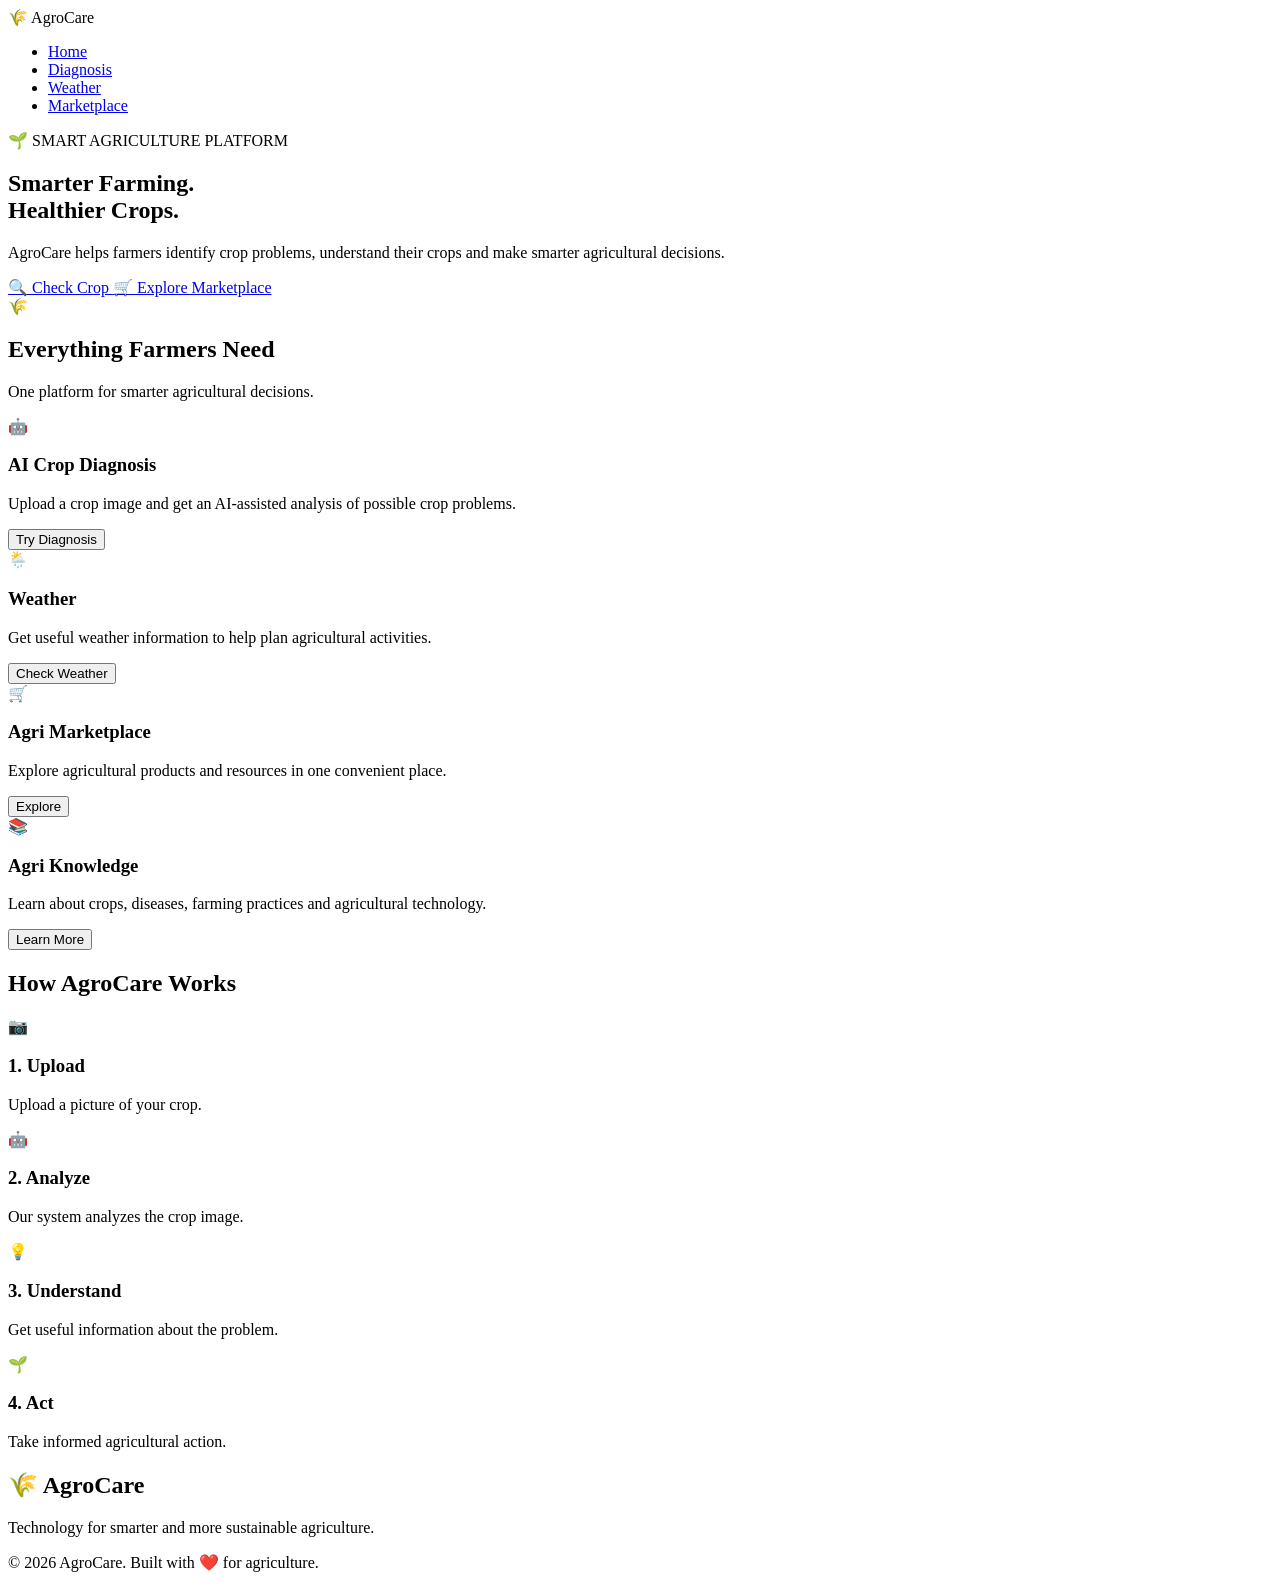
==== index.html @ 7c81de1b "Create index.html" ====
<!DOCTYPE html>
<html lang="en">
<head>
    <meta charset="UTF-8">
    <meta name="viewport" content="width=device-width, initial-scale=1.0">

    <title>AgroCare | Smart Agriculture</title>

    <link rel="stylesheet" href="style.css">
</head>

<body>

    <!-- Navigation -->
    <header>
        <nav class="navbar">
            <div class="logo">🌾 AgroCare</div>

            <ul class="nav-links">
                <li><a href="#home">Home</a></li>
                <li><a href="#diagnosis">Diagnosis</a></li>
                <li><a href="#weather">Weather</a></li>
                <li><a href="#marketplace">Marketplace</a></li>
            </ul>
        </nav>
    </header>


    <!-- Hero Section -->
    <main>

        <section id="home" class="hero">

            <div class="hero-content">

                <p class="tagline">🌱 SMART AGRICULTURE PLATFORM</p>

                <h1>
                    Smarter Farming.<br>
                    <span>Healthier Crops.</span>
                </h1>

                <p class="hero-text">
                    AgroCare helps farmers identify crop problems,
                    understand their crops and make smarter agricultural decisions.
                </p>

                <div class="hero-buttons">
                    <a href="#diagnosis" class="btn primary">
                        🔍 Check Crop
                    </a>

                    <a href="#marketplace" class="btn secondary">
                        🛒 Explore Marketplace
                    </a>
                </div>

            </div>

            <div class="hero-image">
                🌾
            </div>

        </section>


        <!-- Features -->
        <section class="features">

            <h2>Everything Farmers Need</h2>

            <p class="section-text">
                One platform for smarter agricultural decisions.
            </p>

            <div class="feature-grid">

                <div class="feature-card" id="diagnosis">
                    <div class="icon">🤖</div>
                    <h3>AI Crop Diagnosis</h3>
                    <p>
                        Upload a crop image and get an AI-assisted
                        analysis of possible crop problems.
                    </p>
                    <button onclick="showMessage('AI Crop Diagnosis')">
                        Try Diagnosis
                    </button>
                </div>


                <div class="feature-card" id="weather">
                    <div class="icon">🌦️</div>
                    <h3>Weather</h3>
                    <p>
                        Get useful weather information to help
                        plan agricultural activities.
                    </p>
                    <button onclick="showMessage('Weather')">
                        Check Weather
                    </button>
                </div>


                <div class="feature-card" id="marketplace">
                    <div class="icon">🛒</div>
                    <h3>Agri Marketplace</h3>
                    <p>
                        Explore agricultural products and resources
                        in one convenient place.
                    </p>
                    <button onclick="showMessage('Agri Marketplace')">
                        Explore
                    </button>
                </div>


                <div class="feature-card">
                    <div class="icon">📚</div>
                    <h3>Agri Knowledge</h3>
                    <p>
                        Learn about crops, diseases, farming practices
                        and agricultural technology.
                    </p>
                    <button onclick="showMessage('Agri Knowledge')">
                        Learn More
                    </button>
                </div>

            </div>

        </section>


        <!-- How It Works -->
        <section class="how-it-works">

            <h2>How AgroCare Works</h2>

            <div class="steps">

                <div class="step">
                    <div>📷</div>
                    <h3>1. Upload</h3>
                    <p>Upload a picture of your crop.</p>
                </div>

                <div class="step">
                    <div>🤖</div>
                    <h3>2. Analyze</h3>
                    <p>Our system analyzes the crop image.</p>
                </div>

                <div class="step">
                    <div>💡</div>
                    <h3>3. Understand</h3>
                    <p>Get useful information about the problem.</p>
                </div>

                <div class="step">
                    <div>🌱</div>
                    <h3>4. Act</h3>
                    <p>Take informed agricultural action.</p>
                </div>

            </div>

        </section>

    </main>


    <!-- Footer -->
    <footer>

        <h2>🌾 AgroCare</h2>

        <p>
            Technology for smarter and more sustainable agriculture.
        </p>

        <p class="copyright">
            ©️ 2026 AgroCare. Built with ❤️ for agriculture.
        </p>

    </footer>


    <script src="script.js"></script>

</body>
</html>
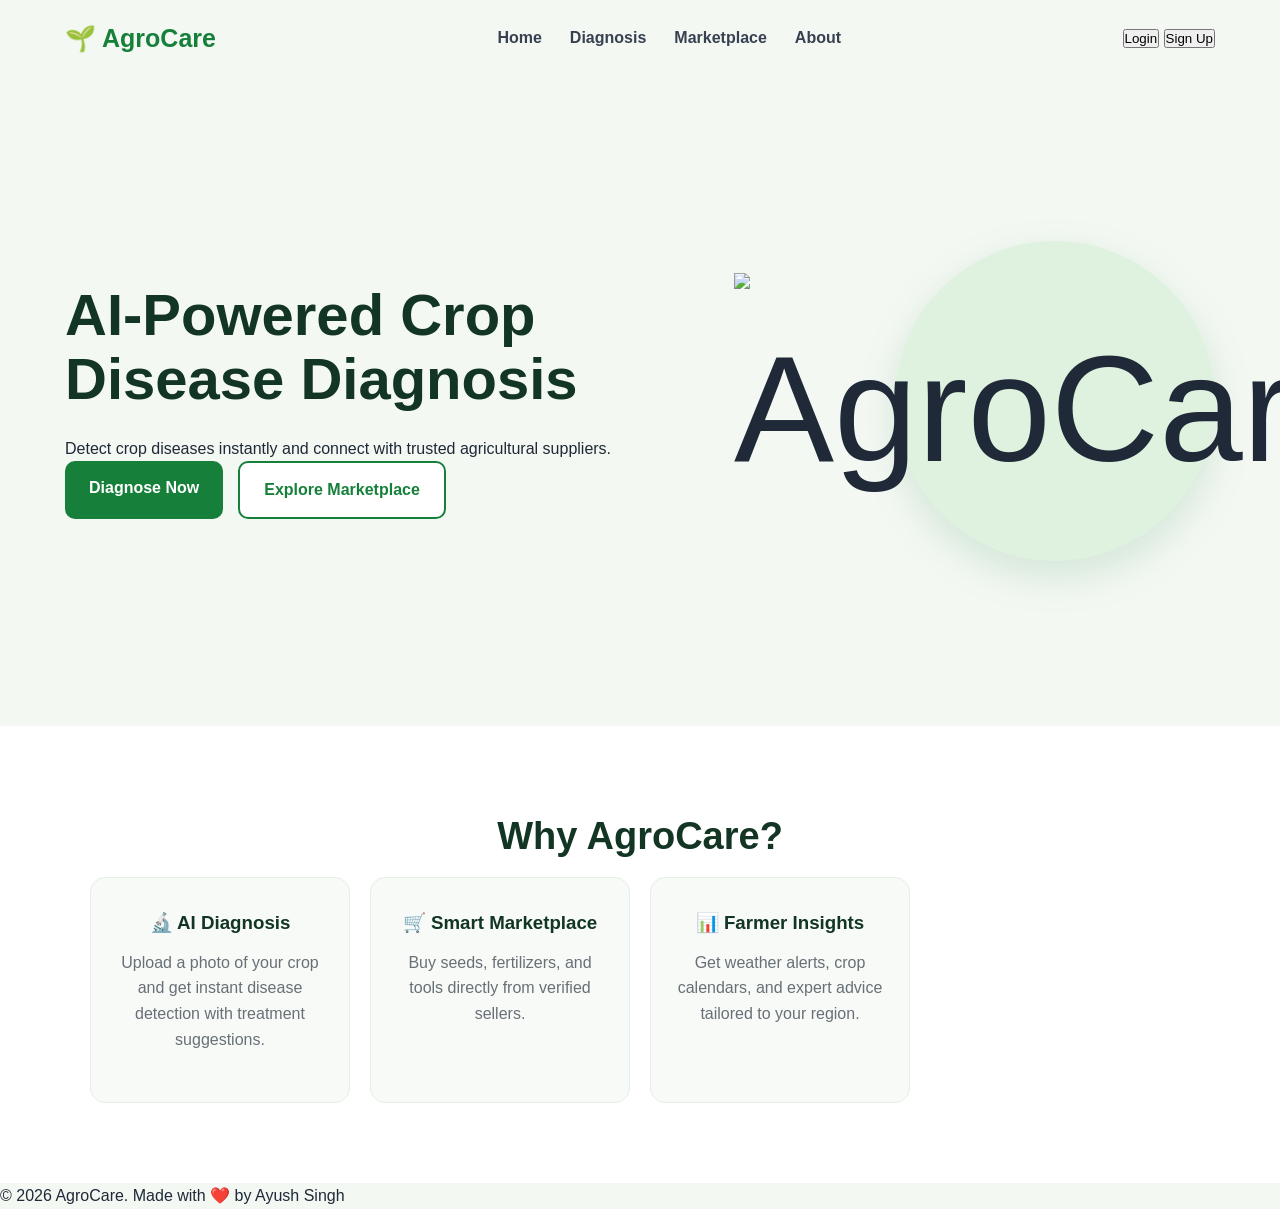
==== commit 0d58796e: "Revise index.html for layout and content improvements Updated the index.html file to enhance the lay" ====
--- a/index.html
+++ b/index.html
@@ -1,191 +1,66 @@
 <!DOCTYPE html>
 <html lang="en">
 <head>
-    <meta charset="UTF-8">
-    <meta name="viewport" content="width=device-width, initial-scale=1.0">
-
-    <title>AgroCare | Smart Agriculture</title>
-
-    <link rel="stylesheet" href="style.css">
+    <meta charset="UTF-8" />
+    <meta name="viewport" content="width=device-width, initial-scale=1.0" />
+    <title>AgroCare – AI Crop Diagnosis & Marketplace</title>
+    <link rel="stylesheet" href="style.css" />
 </head>
-
 <body>
-
     <!-- Navigation -->
-    <header>
-        <nav class="navbar">
-            <div class="logo">🌾 AgroCare</div>
-
-            <ul class="nav-links">
-                <li><a href="#home">Home</a></li>
-                <li><a href="#diagnosis">Diagnosis</a></li>
-                <li><a href="#weather">Weather</a></li>
-                <li><a href="#marketplace">Marketplace</a></li>
-            </ul>
-        </nav>
-    </header>
-
+    <nav class="navbar">
+        <div class="logo">🌱 AgroCare</div>
+        <ul class="nav-links">
+            <li><a href="index.html">Home</a></li>
+            <li><a href="diagnosis.html">Diagnosis</a></li>
+            <li><a href="marketplace.html">Marketplace</a></li>
+            <li><a href="#about">About</a></li>
+        </ul>
+        <div class="auth-buttons">
+            <button id="loginBtn">Login</button>
+            <button id="signupBtn">Sign Up</button>
+        </div>
+    </nav>
 
     <!-- Hero Section -->
-    <main>
+    <section class="hero">
+        <div class="hero-content">
+            <h1>AI-Powered Crop Disease Diagnosis</h1>
+            <p>Detect crop diseases instantly and connect with trusted agricultural suppliers.</p>
+            <div class="hero-buttons">
+                <a href="diagnosis.html" class="btn primary">Diagnose Now</a>
+                <a href="marketplace.html" class="btn secondary">Explore Marketplace</a>
+            </div>
+        </div>
+        <div class="hero-image">
+            <img src="https://via.placeholder.com/500x300?text=AgroCare" alt="AgroCare" />
+        </div>
+    </section>
 
-        <section id="home" class="hero">
-
-            <div class="hero-content">
-
-                <p class="tagline">🌱 SMART AGRICULTURE PLATFORM</p>
-
-                <h1>
-                    Smarter Farming.<br>
-                    <span>Healthier Crops.</span>
-                </h1>
-
-                <p class="hero-text">
-                    AgroCare helps farmers identify crop problems,
-                    understand their crops and make smarter agricultural decisions.
-                </p>
-
-                <div class="hero-buttons">
-                    <a href="#diagnosis" class="btn primary">
-                        🔍 Check Crop
-                    </a>
-
-                    <a href="#marketplace" class="btn secondary">
-                        🛒 Explore Marketplace
-                    </a>
-                </div>
-
+    <!-- Features -->
+    <section class="features" id="about">
+        <h2>Why AgroCare?</h2>
+        <div class="feature-grid">
+            <div class="feature-card">
+                <h3>🔬 AI Diagnosis</h3>
+                <p>Upload a photo of your crop and get instant disease detection with treatment suggestions.</p>
             </div>
-
-            <div class="hero-image">
-                🌾
+            <div class="feature-card">
+                <h3>🛒 Smart Marketplace</h3>
+                <p>Buy seeds, fertilizers, and tools directly from verified sellers.</p>
             </div>
-
-        </section>
-
-
-        <!-- Features -->
-        <section class="features">
-
-            <h2>Everything Farmers Need</h2>
-
-            <p class="section-text">
-                One platform for smarter agricultural decisions.
-            </p>
-
-            <div class="feature-grid">
-
-                <div class="feature-card" id="diagnosis">
-                    <div class="icon">🤖</div>
-                    <h3>AI Crop Diagnosis</h3>
-                    <p>
-                        Upload a crop image and get an AI-assisted
-                        analysis of possible crop problems.
-                    </p>
-                    <button onclick="showMessage('AI Crop Diagnosis')">
-                        Try Diagnosis
-                    </button>
-                </div>
-
-
-                <div class="feature-card" id="weather">
-                    <div class="icon">🌦️</div>
-                    <h3>Weather</h3>
-                    <p>
-                        Get useful weather information to help
-                        plan agricultural activities.
-                    </p>
-                    <button onclick="showMessage('Weather')">
-                        Check Weather
-                    </button>
-                </div>
-
-
-                <div class="feature-card" id="marketplace">
-                    <div class="icon">🛒</div>
-                    <h3>Agri Marketplace</h3>
-                    <p>
-                        Explore agricultural products and resources
-                        in one convenient place.
-                    </p>
-                    <button onclick="showMessage('Agri Marketplace')">
-                        Explore
-                    </button>
-                </div>
-
-
-                <div class="feature-card">
-                    <div class="icon">📚</div>
-                    <h3>Agri Knowledge</h3>
-                    <p>
-                        Learn about crops, diseases, farming practices
-                        and agricultural technology.
-                    </p>
-                    <button onclick="showMessage('Agri Knowledge')">
-                        Learn More
-                    </button>
-                </div>
-
+            <div class="feature-card">
+                <h3>📊 Farmer Insights</h3>
+                <p>Get weather alerts, crop calendars, and expert advice tailored to your region.</p>
             </div>
-
-        </section>
-
-
-        <!-- How It Works -->
-        <section class="how-it-works">
-
-            <h2>How AgroCare Works</h2>
-
-            <div class="steps">
-
-                <div class="step">
-                    <div>📷</div>
-                    <h3>1. Upload</h3>
-                    <p>Upload a picture of your crop.</p>
-                </div>
-
-                <div class="step">
-                    <div>🤖</div>
-                    <h3>2. Analyze</h3>
-                    <p>Our system analyzes the crop image.</p>
-                </div>
-
-                <div class="step">
-                    <div>💡</div>
-                    <h3>3. Understand</h3>
-                    <p>Get useful information about the problem.</p>
-                </div>
-
-                <div class="step">
-                    <div>🌱</div>
-                    <h3>4. Act</h3>
-                    <p>Take informed agricultural action.</p>
-                </div>
-
-            </div>
-
-        </section>
-
-    </main>
-
+        </div>
+    </section>
 
     <!-- Footer -->
     <footer>
-
-        <h2>🌾 AgroCare</h2>
-
-        <p>
-            Technology for smarter and more sustainable agriculture.
-        </p>
-
-        <p class="copyright">
-            ©️ 2026 AgroCare. Built with ❤️ for agriculture.
-        </p>
-
+        <p>©️ 2026 AgroCare. Made with ❤️ by Ayush Singh</p>
     </footer>
 
-
     <script src="script.js"></script>
-
 </body>
 </html>
--- a/style.css
+++ b/style.css
@@ -0,0 +1,220 @@
+* {
+    margin: 0;
+    padding: 0;
+    box-sizing: border-box;
+}
+
+html {
+    scroll-behavior: smooth;
+}
+
+body {
+    font-family: Arial, sans-serif;
+    background: #f4f8f3;
+    color: #1f2937;
+    line-height: 1.6;
+}
+
+/* Navigation */
+
+header {
+    background: #ffffff;
+    box-shadow: 0 2px 10px rgba(0, 0, 0, 0.08);
+    position: sticky;
+    top: 0;
+    z-index: 1000;
+}
+
+.navbar {
+    max-width: 1200px;
+    margin: auto;
+    padding: 18px 25px;
+    display: flex;
+    justify-content: space-between;
+    align-items: center;
+}
+
+.logo {
+    font-size: 25px;
+    font-weight: bold;
+    color: #16803a;
+}
+
+.nav-links {
+    list-style: none;
+    display: flex;
+    gap: 28px;
+}
+
+.nav-links a {
+    text-decoration: none;
+    color: #374151;
+    font-weight: 600;
+}
+
+.nav-links a:hover {
+    color: #16803a;
+}
+
+/* Hero */
+
+.hero {
+    max-width: 1200px;
+    margin: auto;
+    min-height: 650px;
+    padding: 80px 25px;
+    display: flex;
+    align-items: center;
+    justify-content: space-between;
+    gap: 50px;
+}
+
+.hero-content {
+    max-width: 650px;
+}
+
+.tagline {
+    color: #16803a;
+    font-weight: bold;
+    letter-spacing: 1px;
+    margin-bottom: 15px;
+}
+
+.hero h1 {
+    font-size: 58px;
+    line-height: 1.1;
+    margin-bottom: 25px;
+    color: #123524;
+}
+
+.hero h1 span {
+    color: #16803a;
+}
+
+.hero-text {
+    font-size: 19px;
+    color: #5b6470;
+    margin-bottom: 35px;
+}
+
+.hero-buttons {
+    display: flex;
+    gap: 15px;
+    flex-wrap: wrap;
+}
+
+.btn {
+    padding: 14px 24px;
+    border-radius: 10px;
+    text-decoration: none;
+    font-weight: bold;
+    transition: 0.3s;
+}
+
+.primary {
+    background: #16803a;
+    color: white;
+}
+
+.primary:hover {
+    background: #0f632c;
+}
+
+.secondary {
+    background: white;
+    color: #16803a;
+    border: 2px solid #16803a;
+}
+
+.secondary:hover {
+    background: #16803a;
+    color: white;
+}
+
+.hero-image {
+    width: 320px;
+    height: 320px;
+    border-radius: 50%;
+    background: #dff2df;
+    display: flex;
+    align-items: center;
+    justify-content: center;
+    font-size: 150px;
+    box-shadow: 0 15px 40px rgba(22, 128, 58, 0.15);
+}
+
+/* Features */
+
+.features {
+    background: white;
+    padding: 80px 25px;
+    text-align: center;
+}
+
+.features h2,
+.how-it-works h2 {
+    font-size: 38px;
+    color: #123524;
+    margin-bottom: 10px;
+}
+
+.section-text {
+    color: #6b7280;
+    margin-bottom: 45px;
+}
+
+.feature-grid {
+    max-width: 1100px;
+    margin: auto;
+    display: grid;
+    grid-template-columns: repeat(4, 1fr);
+    gap: 20px;
+}
+
+.feature-card {
+    padding: 30px 20px;
+    border-radius: 15px;
+    background: #f7faf7;
+    border: 1px solid #e4eee4;
+    transition: 0.3s;
+}
+
+.feature-card:hover {
+    transform: translateY(-7px);
+    box-shadow: 0 12px 30px rgba(0, 0, 0, 0.08);
+}
+
+.icon {
+    font-size: 45px;
+    margin-bottom: 15px;
+}
+
+.feature-card h3 {
+    margin-bottom: 12px;
+    color: #123524;
+}
+
+.feature-card p {
+    color: #687076;
+    margin-bottom: 20px;
+}
+
+.feature-card button {
+    border: none;
+    background: #16803a;
+    color: white;
+    padding: 10px 17px;
+    border-radius: 8px;
+    cursor: pointer;
+    font-weight: bold;
+}
+
+.feature-card button:hover {
+    background: #0f632c;
+}
+
+/* How It Works */
+
+.how-it-works {
+    padding: 80px 25px;
+    text-align: center;
